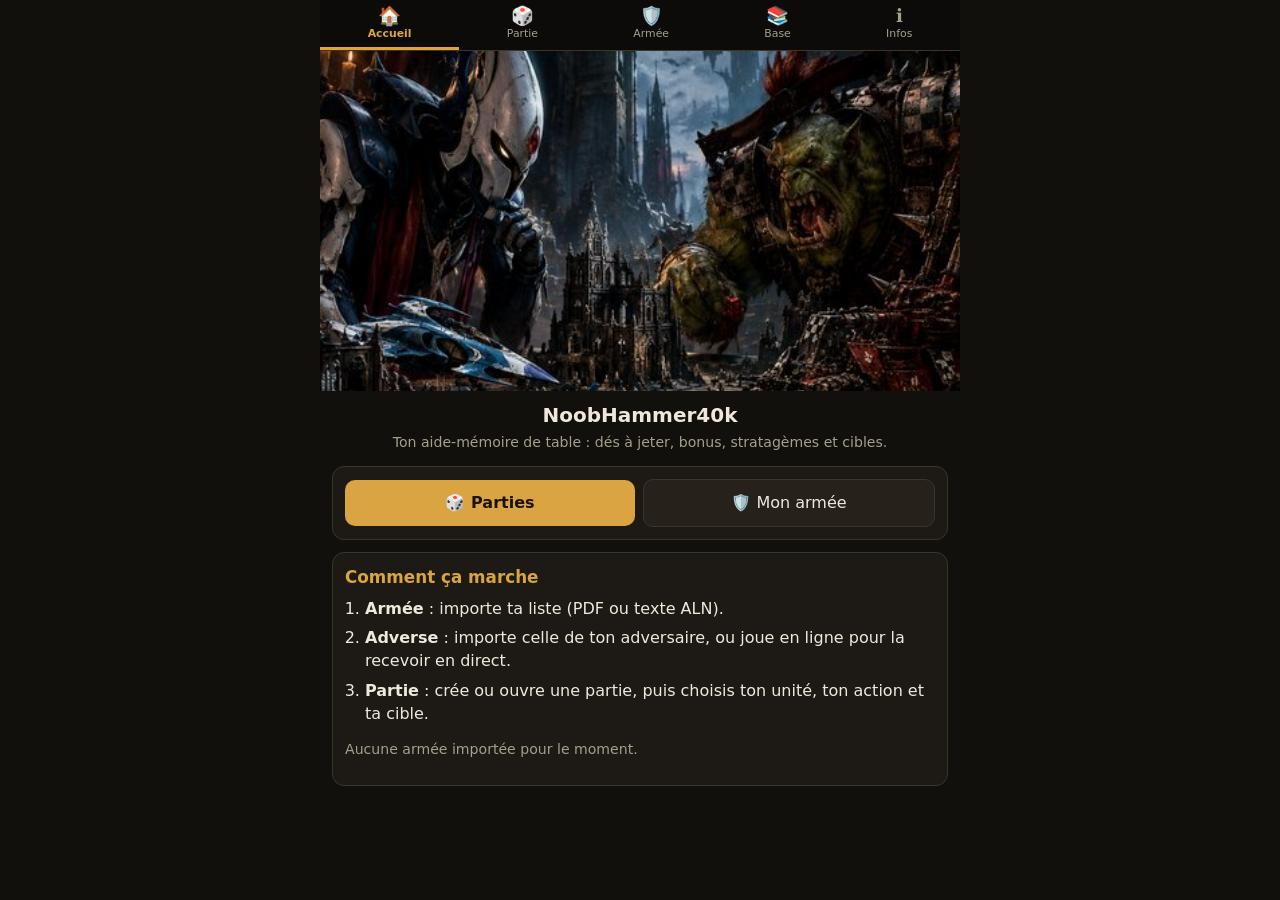
==== index.html @ 74dc11a4 "Add files via upload" ====
<!doctype html>
<html lang="fr">
<head>
  <meta charset="utf-8">
  <meta name="viewport" content="width=device-width, initial-scale=1, viewport-fit=cover">
  <meta name="theme-color" content="#12100d">
  <meta name="apple-mobile-web-app-capable" content="yes">
  <meta name="mobile-web-app-capable" content="yes">
  <meta name="apple-mobile-web-app-title" content="NoobHammer40k">
  <link rel="manifest" href="manifest.webmanifest">
  <link rel="icon" href="icons/icon-192.png">
  <link rel="apple-touch-icon" href="icons/icon-192.png">
  <link rel="stylesheet" href="style.css">
  <title>NoobHammer40k</title>
</head>
<body>
  <nav id="tabs" aria-label="Navigation"></nav>
  <main id="app" aria-live="polite"></main>
  <script src="engine.js"></script>
  <script src="effects.js"></script>
  <script src="data.js"></script>
  <script src="importer.js"></script>
  <script src="alnpdf.js"></script>
  <script src="wahapedia.js"></script>
  <script src="version.js"></script>
  <script src="app.js"></script>
</body>
</html>
---- style.css ----
:root {
  --bg: #12100d; --panel: #1d1a15; --panel2: #26221b; --line: #3a3429; --text: #efe9dc; --muted: #a79f8d;
  --accent: #d9a441; --accent-ink: #1a1305; --good: #7bc67e; --bad: #e0705f; --warn: #e8b94a; --info: #6fb3d9;
  --radius: 12px;
}
* { box-sizing: border-box; -webkit-tap-highlight-color: transparent; }
html, body { margin: 0; background: var(--bg); color: var(--text); font: 16px/1.45 system-ui, -apple-system, "Segoe UI", Roboto, sans-serif; }
#app { padding: 12px 12px calc(24px + env(safe-area-inset-bottom)); max-width: 640px; margin: 0 auto; }
h1 { font-size: 1.25rem; margin: 4px 0 10px; }
h2 { font-size: 1.05rem; margin: 0 0 8px; color: var(--accent); }
h3 { font-size: .95rem; margin: 10px 0 6px; }
.card { background: var(--panel); border: 1px solid var(--line); border-radius: var(--radius); padding: 12px; margin: 0 0 12px; }
.muted { color: var(--muted); font-size: .88rem; }
.row { display: flex; gap: 8px; align-items: center; flex-wrap: wrap; }
.row.sp { justify-content: space-between; }
.grow { flex: 1 1 0; min-width: 0; }
.chips { display: flex; flex-wrap: wrap; gap: 6px; }
.chip { border: 1px solid var(--line); background: var(--panel2); color: var(--text); border-radius: 999px; padding: 8px 12px; font: inherit; font-size: .9rem; min-height: 40px; cursor: pointer; }
.chip.on { background: var(--accent); color: var(--accent-ink); border-color: var(--accent); font-weight: 600; }
button, select, input, textarea { font: inherit; color: var(--text); }
.btn { background: var(--accent); color: var(--accent-ink); border: 0; border-radius: 10px; padding: 11px 14px; font-weight: 700; min-height: 44px; cursor: pointer; }
.btn.ghost { background: var(--panel2); color: var(--text); border: 1px solid var(--line); font-weight: 500; }
.btn.danger { background: #5b2a24; color: #ffd9d3; }
.btn.small { padding: 6px 10px; min-height: 34px; font-size: .85rem; }
select, input[type=text], input[type=number], textarea { width: 100%; background: var(--panel2); border: 1px solid var(--line); border-radius: 10px; padding: 10px; min-height: 44px; }
textarea { min-height: 96px; font-family: ui-monospace, Menlo, Consolas, monospace; font-size: .85rem; }
label { display: block; font-size: .8rem; color: var(--muted); margin: 0 0 3px; }
.grid { display: grid; gap: 8px; grid-template-columns: repeat(3, 1fr); }
.grid.g2 { grid-template-columns: repeat(2, 1fr); }
.grid.g4 { grid-template-columns: repeat(4, 1fr); }
.step { border-left: 4px solid var(--accent); padding: 6px 10px; margin: 0 0 10px; background: var(--panel2); border-radius: 0 10px 10px 0; }
.step .t { font-size: .78rem; text-transform: uppercase; letter-spacing: .06em; color: var(--muted); }
.step .big { font-size: 1.5rem; font-weight: 800; line-height: 1.2; }
.step ul { margin: 4px 0 0; padding-left: 18px; font-size: .88rem; color: var(--muted); }
.pos { color: var(--good); } .neg { color: var(--bad); }
.tag { display: inline-block; font-size: .72rem; padding: 2px 8px; border-radius: 999px; background: var(--panel2); border: 1px solid var(--line); color: var(--muted); }
.tag.verify { color: var(--warn); border-color: var(--warn); }
.warn { background: #3a2c10; border: 1px solid var(--warn); border-radius: 10px; padding: 8px 10px; margin: 0 0 8px; font-size: .9rem; }
.note { background: #14262f; border: 1px solid #28485a; border-radius: 10px; padding: 8px 10px; margin: 0 0 8px; font-size: .88rem; }
.exp { display: grid; grid-template-columns: repeat(4, 1fr); gap: 6px; text-align: center; }
.exp div { background: var(--panel2); border-radius: 10px; padding: 8px 2px; }
.exp b { display: block; font-size: 1.15rem; }
.exp span { font-size: .7rem; color: var(--muted); }
.strat { border: 1px solid var(--line); border-radius: 10px; padding: 10px; margin: 0 0 8px; background: var(--panel2); }
.strat.used { opacity: .55; }
.strat .nm { font-weight: 700; }
.cp { background: var(--accent); color: var(--accent-ink); border-radius: 6px; padding: 1px 7px; font-weight: 800; font-size: .8rem; }
.counter { display: flex; align-items: center; gap: 8px; }
.counter b { min-width: 2ch; text-align: center; font-size: 1.3rem; }
#tabs { position: sticky; top: 0; display: flex; background: #0c0b09; border-bottom: 1px solid var(--line); padding-top: env(safe-area-inset-top); z-index: 10; max-width: 640px; margin: 0 auto; overflow-x: auto; }
#tabs button { flex: 1 0 auto; min-width: 56px; background: none; border: 0; border-bottom: 3px solid transparent; color: var(--muted); padding: 6px 6px 5px; font-size: .68rem; min-height: 50px; cursor: pointer; white-space: nowrap; }
#tabs button span { display: block; font-size: 1.15rem; line-height: 1.1; }
#tabs button.on { color: var(--accent); font-weight: 700; border-bottom-color: var(--accent); }
.hero { margin: -12px -12px 0; } .hero img { display: block; width: 100%; height: auto; max-height: 340px; object-fit: cover; object-position: center 40%; }
ol.steps { margin: 0 0 8px; padding-left: 20px; } ol.steps li { margin: 0 0 6px; }
details { margin: 0 0 8px; } summary { cursor: pointer; color: var(--accent); padding: 6px 0; }
hr { border: 0; border-top: 1px solid var(--line); margin: 10px 0; }
.unit-item { display: flex; justify-content: space-between; align-items: center; gap: 8px; padding: 10px 0; border-bottom: 1px solid var(--line); }
.unit-item:last-child { border: 0; }

.fxgrp { margin: 0 0 10px; } .fxgrp > .t { font-size: .78rem; text-transform: uppercase; letter-spacing: .06em; color: var(--muted); margin: 8px 0 4px; }
.fx { border: 1px solid var(--line); border-radius: 10px; padding: 8px 10px; margin: 0 0 6px; background: var(--panel2); }
.fx .chip { margin: 4px 4px 0 0; text-align: left; border-radius: 10px; }
.fxoff { opacity: .6; font-size: .85rem; margin-top: 4px; }
.fxlist { margin: 0 0 8px; padding-left: 18px; font-size: .9rem; }

.unit-item.col { flex-direction: column; align-items: stretch; }
.unit-item.col > .row.sp { align-items: flex-start; }
.mdl { margin-top: 6px; }
.strat.sel { border-color: var(--accent); }
details.eu { margin: 4px 0 8px; }

.updbar{position:fixed;left:12px;right:12px;bottom:12px;z-index:50;display:flex;align-items:center;gap:8px;padding:10px 12px;border-radius:12px;background:var(--accent,#c9a227);color:#111;box-shadow:0 4px 18px rgba(0,0,0,.4);font-weight:600}
.updbar span{flex:1}
.updbar button{border:0;border-radius:8px;padding:8px 12px;font-weight:700;background:#111;color:#fff}
.updbar button.ghost{background:transparent;color:#111;padding:8px}

.unit-item.dead > .row:first-child b, .unit-item.dead > .row:first-child .muted{color:#888;text-decoration:line-through;text-decoration-thickness:1px}
.unit-item.dead{opacity:.6}
.unit-item.dead .mdl{opacity:1}
select option.dead{color:#888}
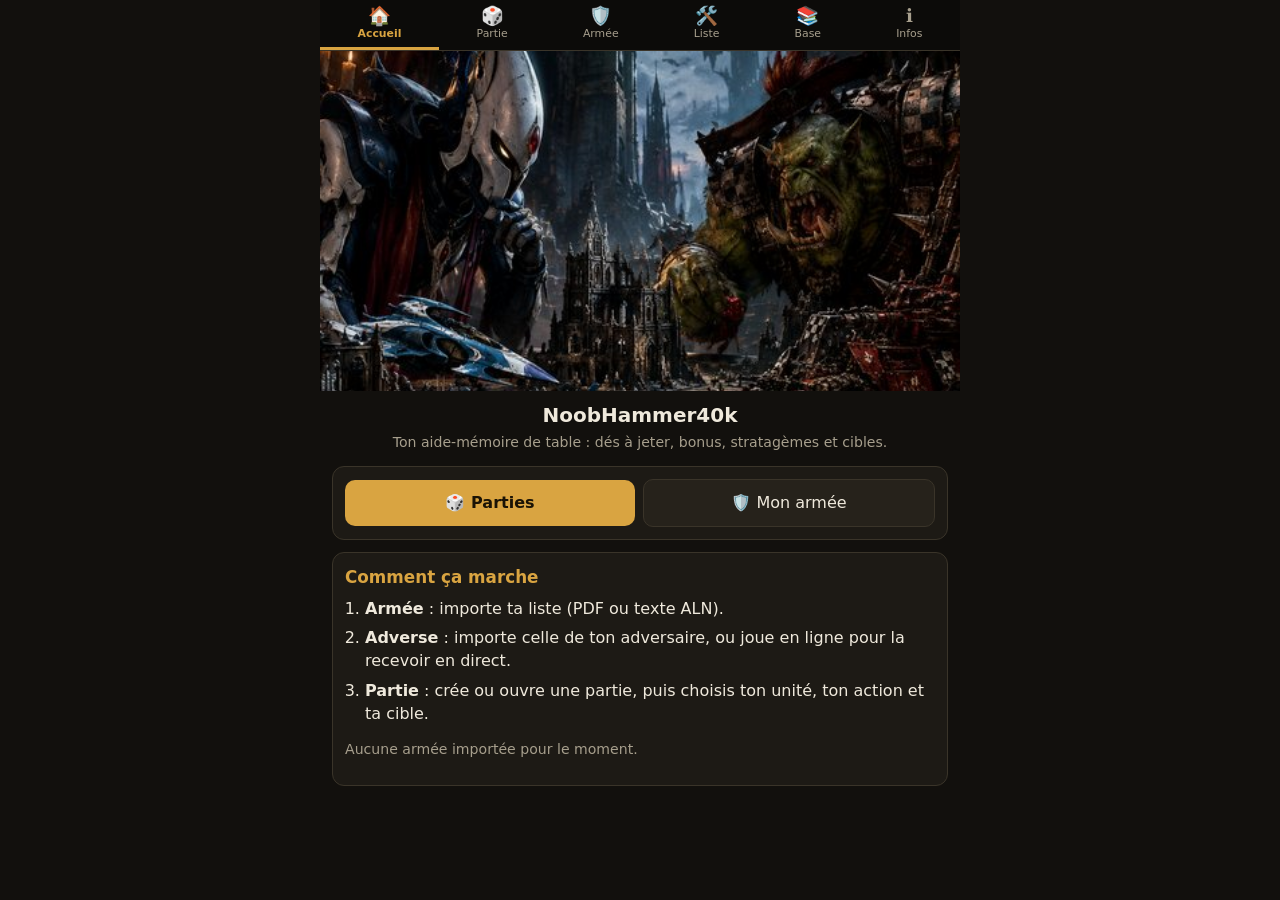
==== commit d957b825: "Add files via upload" ====
--- a/index.html
+++ b/index.html
@@ -22,6 +22,7 @@
   <script src="importer.js"></script>
   <script src="alnpdf.js"></script>
   <script src="wahapedia.js"></script>
+  <script src="kwfilter.js"></script>
   <script src="version.js"></script>
   <script src="app.js"></script>
 </body>
--- a/style.css
+++ b/style.css
@@ -79,3 +79,7 @@
 .unit-item.dead{opacity:.6}
 .unit-item.dead .mdl{opacity:1}
 select option.dead{color:#888}
+
+.chk{display:flex;gap:8px;align-items:flex-start;margin:4px 0;font-weight:400}.chk input{width:auto;margin-top:3px}
+.kws{display:flex;flex-wrap:wrap;gap:4px;margin:4px 0}
+.kws .kw{font-size:11px;padding:1px 7px;border-radius:10px;background:var(--chip,#2a2f3a);color:inherit;opacity:.85;border:1px solid rgba(128,128,128,.35)}
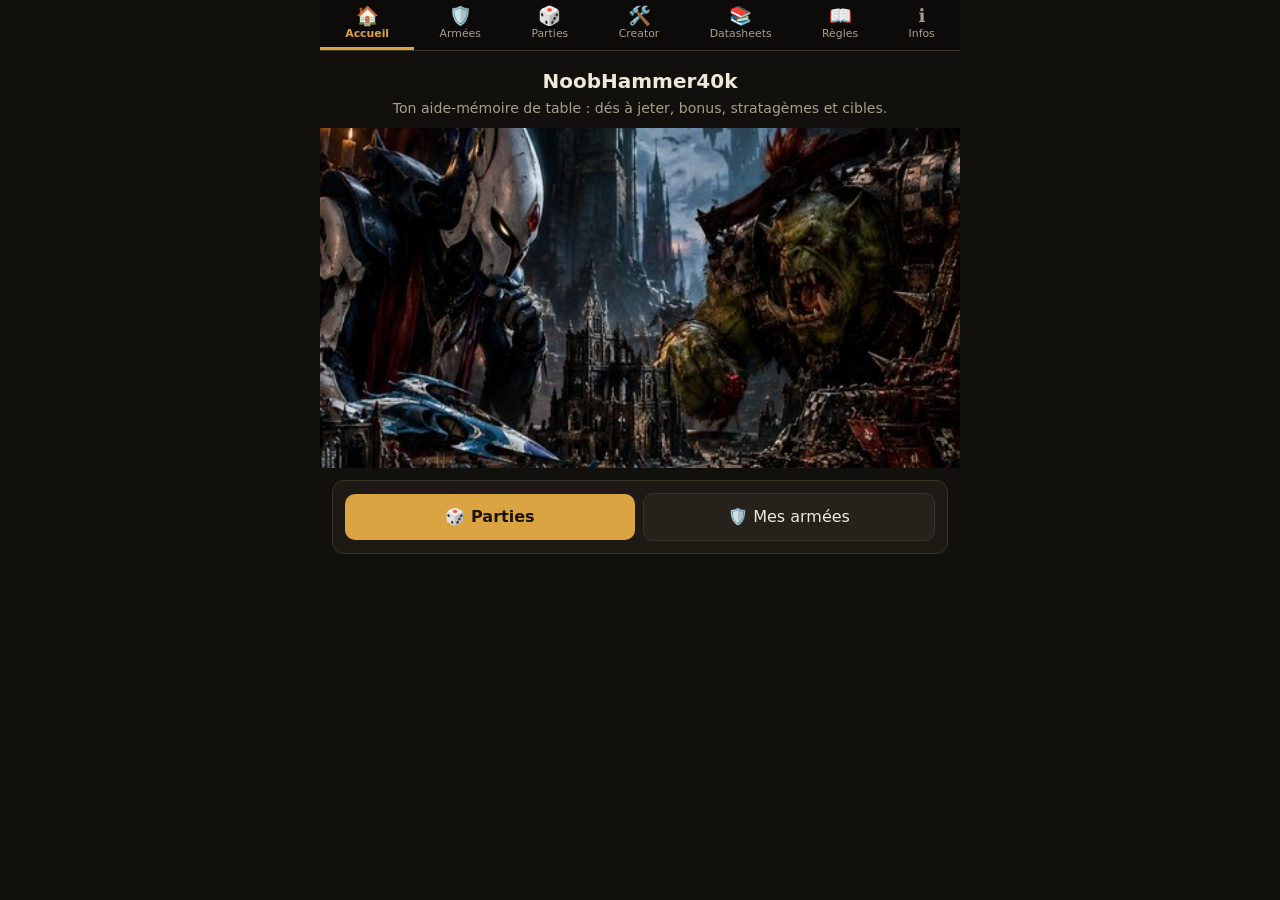
==== commit 5277de0f: "Add files via upload" ====
--- a/index.html
+++ b/index.html
@@ -23,6 +23,7 @@
   <script src="alnpdf.js"></script>
   <script src="wahapedia.js"></script>
   <script src="kwfilter.js"></script>
+  <script src="rules11.js"></script>
   <script src="version.js"></script>
   <script src="app.js"></script>
 </body>
--- a/style.css
+++ b/style.css
@@ -83,3 +83,16 @@
 .chk{display:flex;gap:8px;align-items:flex-start;margin:4px 0;font-weight:400}.chk input{width:auto;margin-top:3px}
 .kws{display:flex;flex-wrap:wrap;gap:4px;margin:4px 0}
 .kws .kw{font-size:11px;padding:1px 7px;border-radius:10px;background:var(--chip,#2a2f3a);color:inherit;opacity:.85;border:1px solid rgba(128,128,128,.35)}
+
+/* Règles */
+.rgrp { font-size: .72rem; text-transform: uppercase; letter-spacing: .08em; color: var(--muted); margin: 14px 2px 6px; }
+details.rch { background: var(--panel); border: 1px solid var(--line); border-radius: var(--radius); padding: 2px 12px; margin: 0 0 8px; }
+details.rch > summary { font-weight: 700; padding: 10px 0; }
+.rn { color: var(--accent); font-variant-numeric: tabular-nums; margin-right: 4px; }
+.rsec h3 { font-size: 1rem; margin: 12px 0 4px; } .rsec h4 { font-size: .9rem; margin: 10px 0 2px; color: var(--accent); }
+.rsec p { margin: 4px 0; font-size: .92rem; } .rfaq { color: var(--muted); font-size: .85rem !important; border-left: 3px solid var(--line); padding-left: 8px; }
+.rtab { border-collapse: collapse; margin: 6px 0; font-size: .9rem; } .rtab th, .rtab td { border: 1px solid var(--line); padding: 4px 10px; text-align: left; }
+mark { background: #6b5b12; color: #fff; border-radius: 2px; padding: 0 1px; }
+
+.seg { display: flex; gap: 6px; margin: 0 0 12px; } .seg button { flex: 1; background: var(--panel); color: var(--muted); border: 1px solid var(--line); border-radius: 10px; padding: 10px 4px; font-size: .85rem; cursor: pointer; } .seg button.on { color: var(--accent); border-color: var(--accent); font-weight: 700; }
+.army-card.on { border-color: var(--accent); }
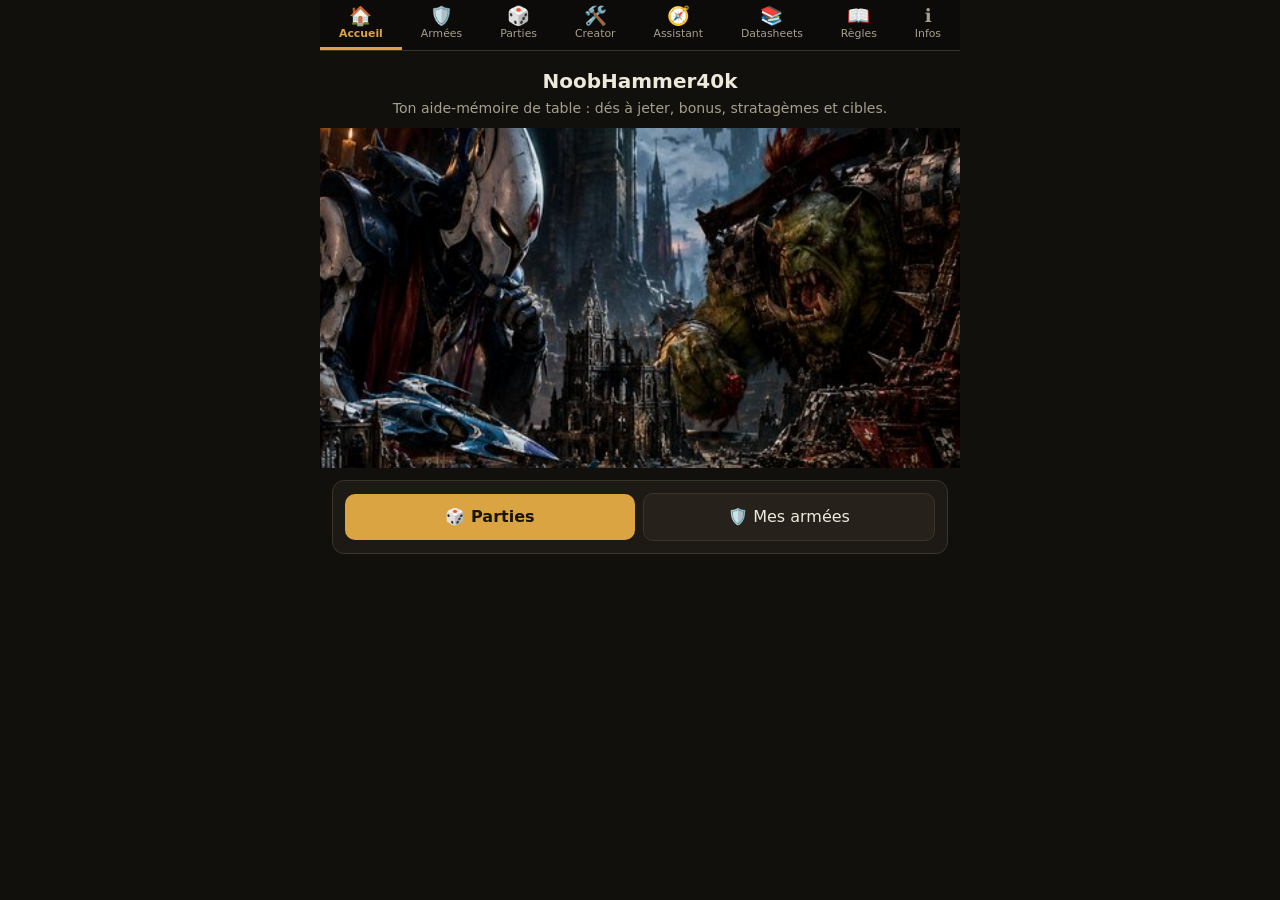
==== commit 09e32107: "Comptes en ligne (Supabase) pour synchroniser listes et parties Co-Authored-By: Claude Sonnet 5.5 <n" ====
--- a/index.html
+++ b/index.html
@@ -22,6 +22,7 @@
   <script src="importer.js"></script>
   <script src="alnpdf.js"></script>
   <script src="wahapedia.js"></script>
+  <script src="sync-config.js"></script>
   <script src="kwfilter.js"></script>
   <script src="rules11.js"></script>
   <script src="version.js"></script>
--- a/style.css
+++ b/style.css
@@ -96,3 +96,13 @@
 
 .seg { display: flex; gap: 6px; margin: 0 0 12px; } .seg button { flex: 1; background: var(--panel); color: var(--muted); border: 1px solid var(--line); border-radius: 10px; padding: 10px 4px; font-size: .85rem; cursor: pointer; } .seg button.on { color: var(--accent); border-color: var(--accent); font-weight: 700; }
 .army-card.on { border-color: var(--accent); }
+
+.chip small { opacity: .75; font-size: .75em; } .chip.on small { opacity: .8; } .chip.no { background: #3a1a17; color: #ffb4a8; border-color: #e0705f; text-decoration: line-through; }
+details.unit-item > summary { display: flex; justify-content: space-between; gap: 8px; align-items: center; cursor: pointer; padding: 4px 0; }
+
+summary { color: var(--text); }
+.note > summary .muted, details.unit-item .muted { color: var(--muted); }
+.btn:disabled { opacity: .45; }
+:root { color-scheme: dark; }
+select option, select optgroup { background: #26221b; color: #efe9dc; }
+select option:disabled, select option.dead { color: #9a927f; }
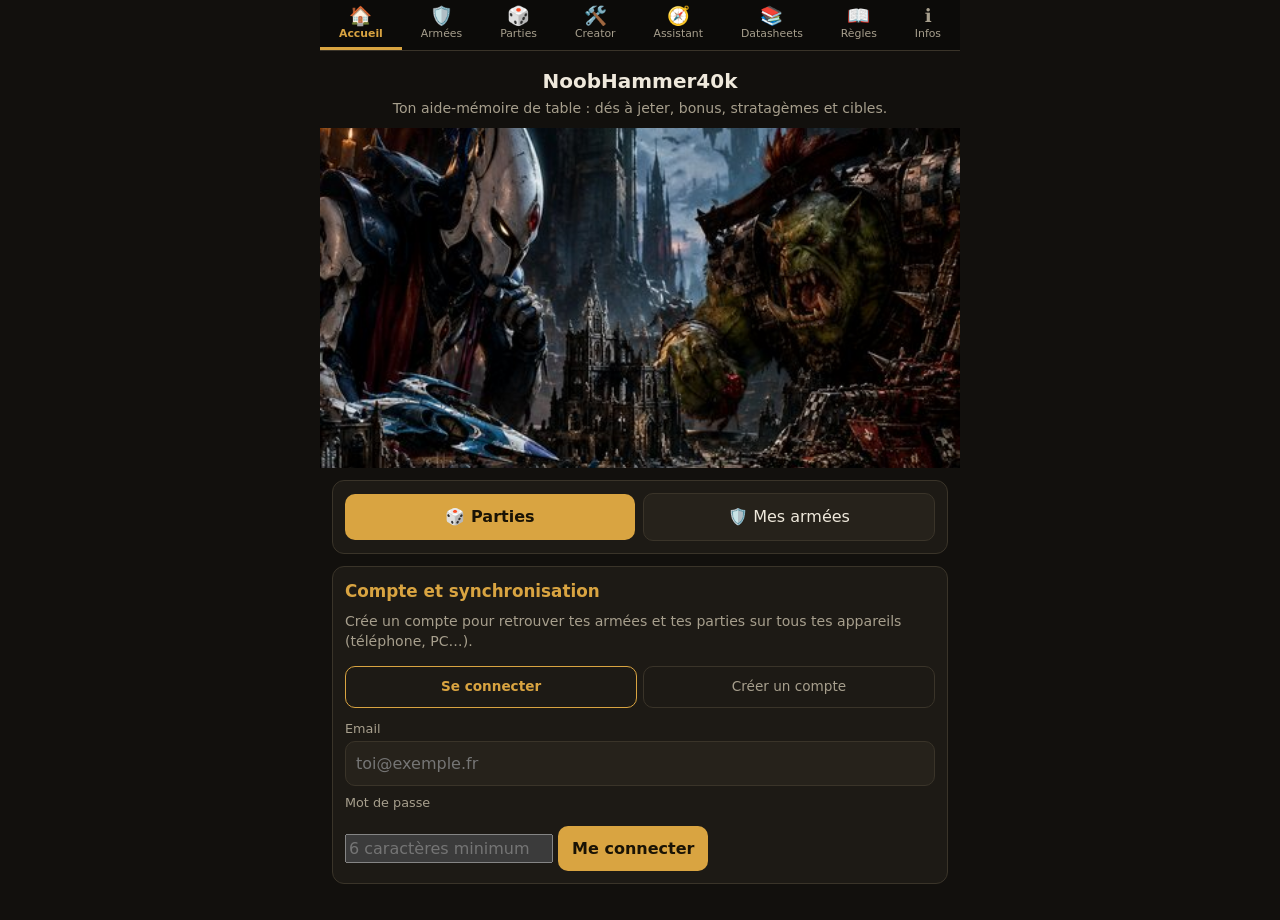
==== commit 77ffb399: "v1.22.0 : import unifié et export PDF des listes Co-Authored-By: Claude Sonnet 5.5 <noreply@anthropi" ====
--- a/index.html
+++ b/index.html
@@ -24,6 +24,7 @@
   <script src="wahapedia.js"></script>
   <script src="sync-config.js"></script>
   <script src="kwfilter.js"></script>
+  <script src="pdfexport.js"></script>
   <script src="rules11.js"></script>
   <script src="version.js"></script>
   <script src="app.js"></script>
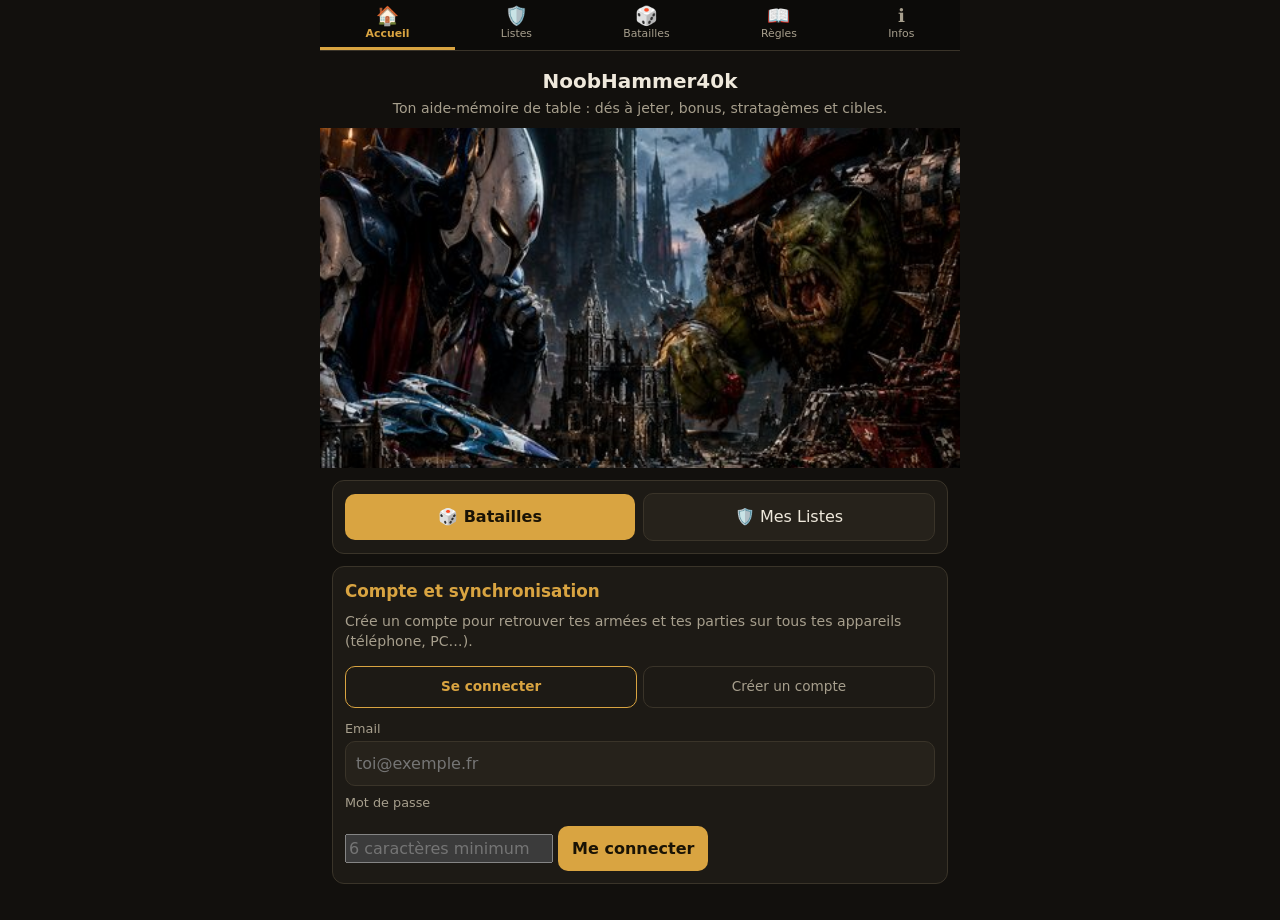
==== commit ce98febf: "v1.48.0 : Batailles, assistant pas a pas Co-Authored-By: Claude Sonnet 5.5 <noreply@anthropic.com> C" ====
--- a/index.html
+++ b/index.html
@@ -25,6 +25,9 @@
   <script src="sync-config.js"></script>
   <script src="kwfilter.js"></script>
   <script src="pdfexport.js"></script>
+  <script src="tts-export.js"></script>
+  <script src="battle-data.js"></script>
+  <script src="battle-map.js"></script>
   <script src="rules11.js"></script>
   <script src="version.js"></script>
   <script src="app.js"></script>
--- a/style.css
+++ b/style.css
@@ -106,3 +106,29 @@
 :root { color-scheme: dark; }
 select option, select optgroup { background: #26221b; color: #efe9dc; }
 select option:disabled, select option.dead { color: #9a927f; }
+.ulink { background: none; border: 0; padding: 0; margin: 0; font: inherit; color: var(--info); text-decoration: underline; cursor: pointer; }
+.ulink:active { color: var(--accent); }
+
+.erow { display: flex; align-items: center; gap: 6px; flex-wrap: nowrap; }
+.erow .nm { flex: 1 1 auto; min-width: 0; overflow: hidden; text-overflow: ellipsis; white-space: nowrap; font-weight: 700; font-size: .88rem; }
+.erow .st { color: var(--muted, #aaa); font-size: .68rem; white-space: nowrap; }
+.erow .cc { display: inline-flex; align-items: center; gap: 3px; white-space: nowrap; }
+.erow .cc b { font-size: .8rem; min-width: 0; padding: 0 2px; }
+.chip.xs { padding: 0 6px; min-height: 26px; line-height: 24px; font-size: .95rem; }
+.unit-item.col > details.eu { margin-top: 2px; }
+.unit-item.col > details.eu > summary { font-size: .8rem; }
+.unit-item.col { padding: 7px 0; }
+
+#bres .unit-item > div:first-child { flex: 1 1 auto; min-width: 0; }
+
+/* Titre de page + drapeaux de langue */
+.hd { display: flex; align-items: center; justify-content: space-between; gap: 8px; margin: 0 0 10px; } .hd h1 { margin: 0; }
+.flags { display: flex; gap: 6px; } .flags button { background: var(--panel); border: 1px solid var(--line); border-radius: 10px; padding: 4px 9px; font-size: 1.2rem; line-height: 1.2; cursor: pointer; opacity: .55; } .flags button.on { opacity: 1; border-color: var(--accent); }
+.seg .ico { vertical-align: -5px; margin-right: 2px; }
+/* Batailles (assistant) */
+.bwh { display: flex; align-items: center; gap: 8px; margin: 0 0 10px; } .bwt { flex: 1; text-align: center; display: flex; flex-direction: column; line-height: 1.25; }
+.bwi { width: 40px; height: 40px; flex: none; border-radius: 50%; border: 1px solid var(--line); background: var(--panel); color: var(--text); font-size: 1.2rem; cursor: pointer; }
+.bwr { padding: 6px 0; border-top: 1px solid var(--line); font-size: .9rem; } .bwr:first-of-type { border-top: 0; } .bwr > b { display: block; }
+.bmap { width: 100%; height: auto; display: block; background: #111; border-radius: 8px; }
+.bwtab { border-collapse: collapse; width: 100%; font-size: .8rem; } .bwtab th, .bwtab td { border: 1px solid var(--line); padding: 3px 6px; text-align: left; white-space: nowrap; }
+.bwz { position: fixed; inset: 0; z-index: 60; background: #000; display: flex; align-items: center; justify-content: center; } .bwz .bmap { height: 100vh; width: auto; max-width: 100vw; border-radius: 0; }
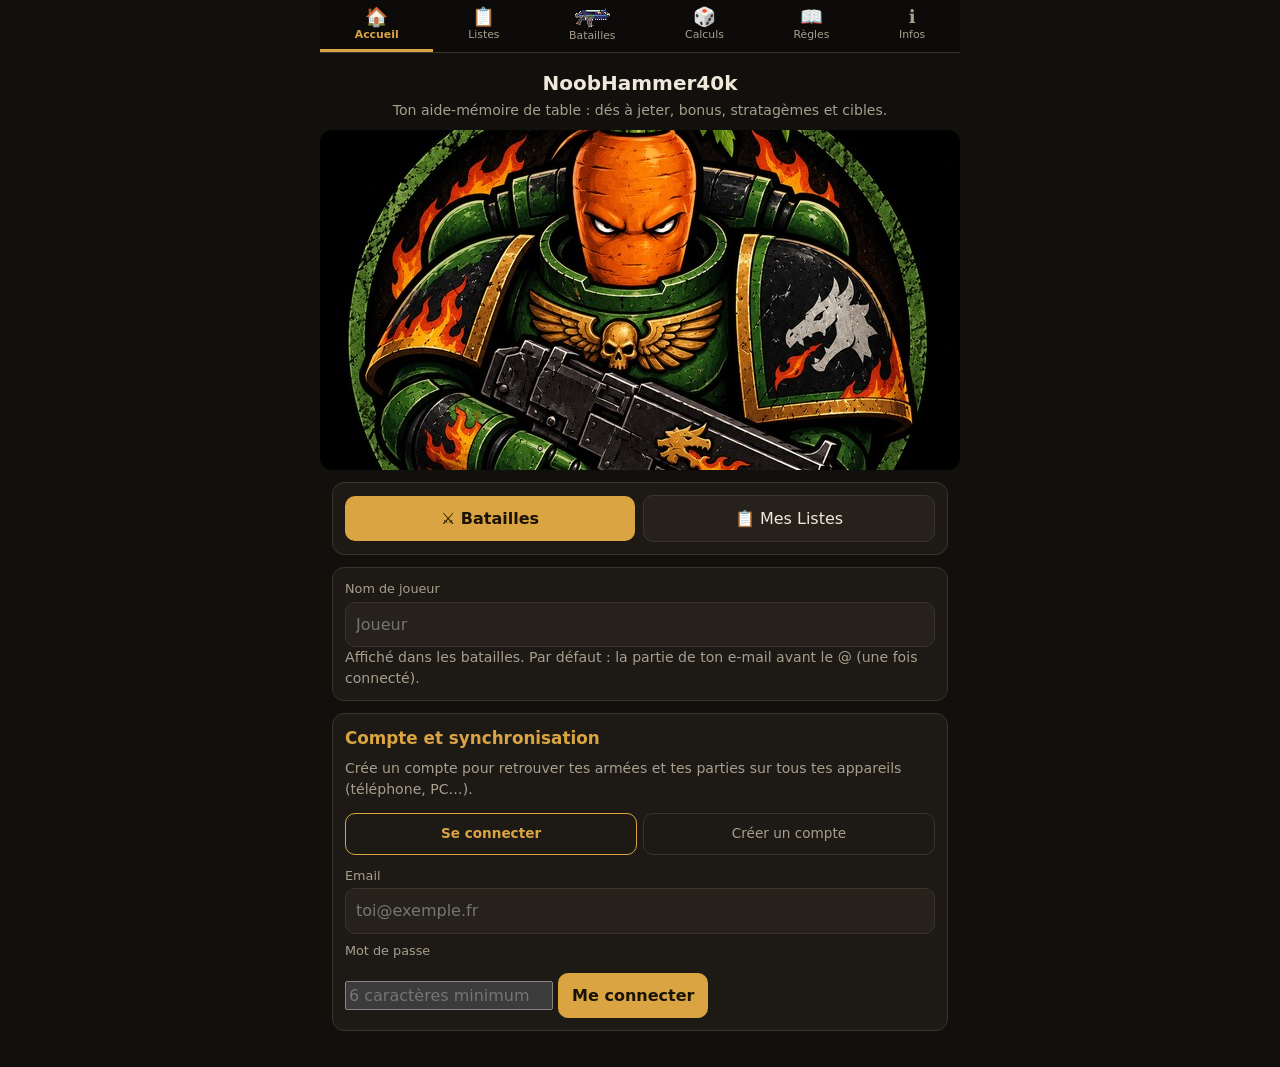
==== commit ba72b395: "v1.68.0: layouts officiels de terrain (gdmissions) à la place des plans générés Co-Authored-By: Clau" ====
--- a/index.html
+++ b/index.html
@@ -27,7 +27,6 @@
   <script src="pdfexport.js"></script>
   <script src="tts-export.js"></script>
   <script src="battle-data.js"></script>
-  <script src="battle-map.js"></script>
   <script src="rules11.js"></script>
   <script src="version.js"></script>
   <script src="app.js"></script>
--- a/style.css
+++ b/style.css
@@ -131,4 +131,16 @@
 .bwr { padding: 6px 0; border-top: 1px solid var(--line); font-size: .9rem; } .bwr:first-of-type { border-top: 0; } .bwr > b { display: block; }
 .bmap { width: 100%; height: auto; display: block; background: #111; border-radius: 8px; }
 .bwtab { border-collapse: collapse; width: 100%; font-size: .8rem; } .bwtab th, .bwtab td { border: 1px solid var(--line); padding: 3px 6px; text-align: left; white-space: nowrap; }
-.bwz { position: fixed; inset: 0; z-index: 60; background: #000; display: flex; align-items: center; justify-content: center; } .bwz .bmap { height: 100vh; width: auto; max-width: 100vw; border-radius: 0; }
+.bwz { position: fixed; inset: 0; z-index: 60; background: #000; overflow: auto; } .bwz .bmap { width: 230vw; max-width: none; height: auto; border-radius: 0; }
+
+.bwtab.mx td { cursor: pointer; white-space: normal; min-width: 70px; font-size: .75rem; } .bwtab.mx th { white-space: normal; font-size: .72rem; } .bwtab.mx td.on { background: var(--accent); color: #000; } .bwtab.mx td.same { font-style: italic; }
+.bwtab.mx { table-layout: fixed; width: 100%; } .bwtab.mx td, .bwtab.mx th { min-width: 0; padding: 4px 3px; font-size: .62rem; word-break: break-word; hyphens: auto; } .bwtab.mx th:first-child { width: 17%; }
+
+.bd { margin-top:8px } .bd summary { cursor:pointer; color:var(--accent,#d4a843); font-weight:600; padding:6px 0 }
+.bdt { width:100%; border-collapse:collapse; font-size:.9rem } .bdt td { padding:4px 2px; border-bottom:1px solid rgba(255,255,255,.08); vertical-align:top } .bdt td:last-child { text-align:right; font-weight:700; white-space:nowrap; padding-left:8px }
+.rlk { color: var(--accent); text-decoration: underline dotted; text-underline-offset: 2px; cursor: pointer; }
+.rpop { position: fixed; inset: 0; z-index: 90; background: rgba(0,0,0,.6); display: flex; align-items: flex-end; justify-content: center; }
+.rpop-box { background: var(--panel); border: 1px solid var(--line); border-radius: 14px 14px 0 0; padding: 12px; width: 100%; max-width: 560px; max-height: 80vh; overflow: auto; }
+.rpop-box p, .rpop-box li { font-size: .92rem; }
+img.lay { display: block; width: 100%; height: auto; border-radius: 8px; }
+.bwz img.lay.big { width: 200vw; max-width: none; border-radius: 0; }
